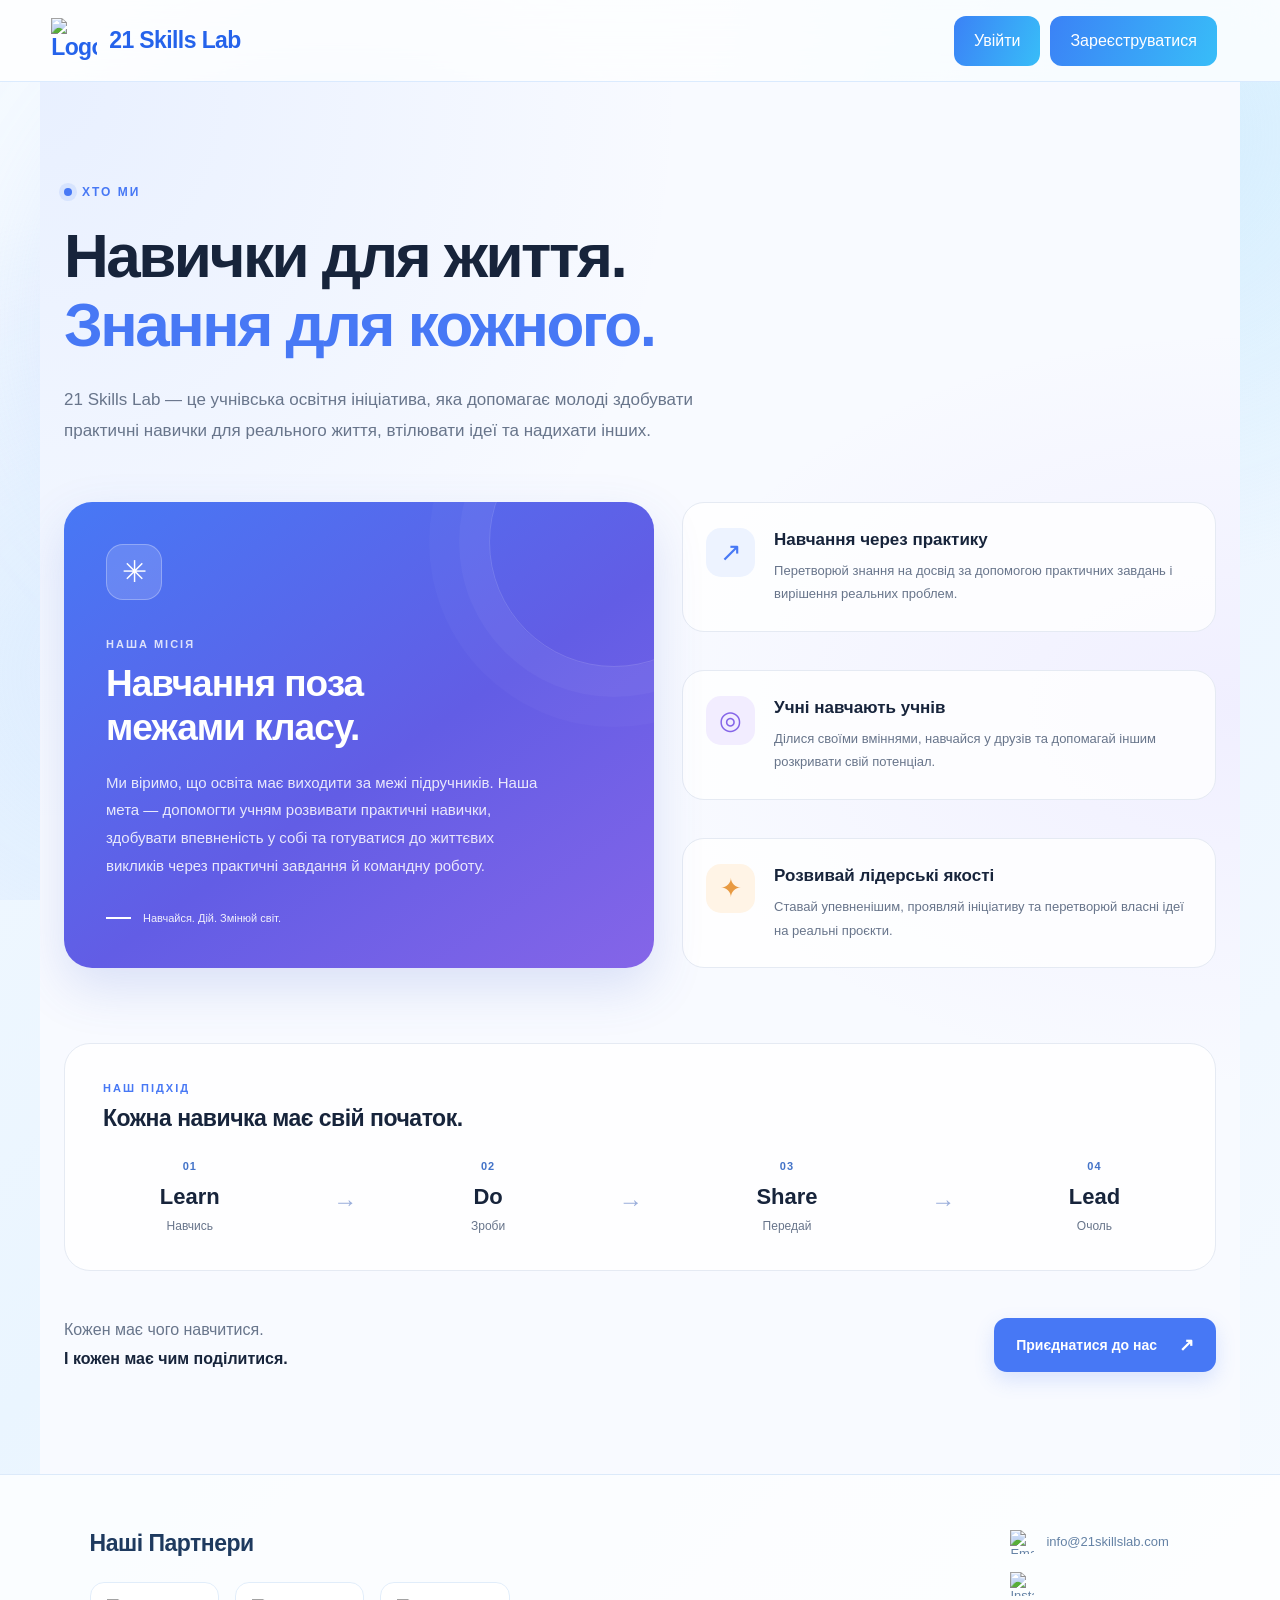
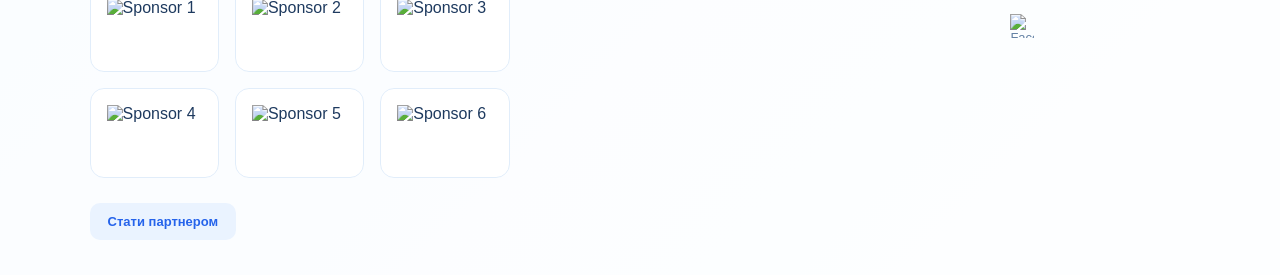
==== aboutUs.html @ 27fc22bb "2nd commit" ====
<!DOCTYPE html>
<html lang="en">
<head>
    <meta charset="UTF-8">
    <meta name="viewport" content="width=device-width, initial-scale=1.0">
    <title>About Us</title>
    <link rel="shortcut icon" href="./resources/logo.png" type="image/x-icon">
    <link rel="stylesheet" href="./css/main.css">
    <link rel="stylesheet" href="./css/aboutUs.css">
</head>
<body>
    <header>
        <a class="iconBox" href="./index.html">
            <img src="/frontend/resources/logo.png" alt="Logo">
            21 Skills Lab
        </a>
        <div class="authBtnsCont">
            <a class="vhangingButton" href="./login.html">
                Увійти
            </a>
            <a class="vhangingButton" href="./register.html">
                Зареєструватися
            </a>
        </div>
    </header>
    <main>
        <section class="about-us" id="about">
            <div class="about-container">
                <div class="about-header">
                    <span class="about-label">
                        <span class="label-dot"></span>
                            ХТО МИ
                    </span>
                    <h2>
                        Навички для життя.<br>
                        <span>Знання для кожного.</span>
                    </h2>
                    <p class="about-intro">
                        21 Skills Lab — це учнівська освітня ініціатива,
                        яка допомагає молоді здобувати практичні навички
                        для реального життя, втілювати ідеї та надихати інших.
                    </p>
                </div>

                <div class="about-content">

                    <div class="about-main-card">
                        <div class="about-card-icon">✳</div>

                        <span class="about-card-label">НАША МІСІЯ</span>

                        <h3>Навчання поза межами класу.</h3>

                        <p>
                            Ми віримо, що освіта має виходити за межі підручників.
                            Наша мета — допомогти учням розвивати практичні навички,
                            здобувати впевненість у собі та готуватися до життєвих
                            викликів через практичні завдання й командну роботу.
                        </p>

                        <div class="about-card-footer">
                            <span class="footer-line"></span>
                            <span>Навчайся. Дій. Змінюй світ.</span>
                        </div>

                        <div class="about-decoration"></div>
                    </div>

                    <div class="about-side-content">

                        <div class="about-feature">
                            <div class="feature-icon feature-blue">↗</div>

                            <div class="feature-text">
                                <h3>Навчання через практику</h3>
                                <p>
                                    Перетворюй знання на досвід за допомогою
                                    практичних завдань і вирішення реальних проблем.
                                </p>
                            </div>
                        </div>

                        <div class="about-feature">
                            <div class="feature-icon feature-purple">◎</div>

                            <div class="feature-text">
                                <h3>Учні навчають учнів</h3>
                                <p>
                                    Ділися своїми вміннями, навчайся у друзів
                                    та допомагай іншим розкривати свій потенціал.
                                </p>
                            </div>
                        </div>

                        <div class="about-feature">
                            <div class="feature-icon feature-orange">✦</div>

                            <div class="feature-text">
                                <h3>Розвивай лідерські якості</h3>
                                <p>
                                    Ставай упевненішим, проявляй ініціативу
                                    та перетворюй власні ідеї на реальні проєкти.
                                </p>
                            </div>
                        </div>

                    </div>
                </div>

                <div class="about-process">
                    <div class="process-heading">
                        <span>НАШ ПІДХІД</span>
                        <p>Кожна навичка має свій початок.</p>
                    </div>

                    <div class="process-steps">
                        <div class="process-step">
                            <span class="step-number">01</span>
                            <h3>Learn</h3>
                            <p>Навчись</p>
                        </div>

                        <span class="process-arrow">→</span>

                        <div class="process-step">
                            <span class="step-number">02</span>
                            <h3>Do</h3>
                            <p>Зроби</p>
                        </div>

                        <span class="process-arrow">→</span>

                        <div class="process-step">
                            <span class="step-number">03</span>
                            <h3>Share</h3>
                            <p>Передай</p>
                        </div>

                        <span class="process-arrow">→</span>

                        <div class="process-step">
                            <span class="step-number">04</span>
                            <h3>Lead</h3>
                            <p>Очоль</p>
                        </div>
                    </div>
                </div>

                <div class="about-bottom">
                    <p>
                        Кожен має чого навчитися.<br>
                        <strong>І кожен має чим поділитися.</strong>
                    </p>

                    <a href="/frontend/register.html" class="about-join-btn">
                        Приєднатися до нас <span>↗</span>
                    </a>
                </div>

            </div>
        </section>

    </main>
    <footer>
        <div>
            <h2>Наші Партнери</h2>
            <div class="sponsors">
                <div class="sponsor">
                    <img src="/frontend/resources/sponsor1.png" alt="Sponsor 1">
                </div>
                <div class="sponsor">
                    <img src="/frontend/resources/sponsor2.png" alt="Sponsor 2">
                </div>
                <div class="sponsor">
                    <img src="/frontend/resources/sponsor3.png" alt="Sponsor 3">
                </div>
                <div class="sponsor">
                    <img src="/frontend/resources/sponsor4.png" alt="Sponsor 4">
                </div>
                <div class="sponsor">
                    <img src="/frontend/resources/sponsor5.png" alt="Sponsor 5">
                </div>
                <div class="sponsor">
                    <img src="/frontend/resources/sponsor6.png" alt="Sponsor 6">
                </div>
            </div>
            <a href="/frontend/sponsors.html" class="become-sponsor">Стати партнером</a>
        </div>
        <div>
            <a href="#"><img src="/frontend/resources/email.png" alt="Email"> info@21skillslab.com</a>
            <a href="#"><img src="/frontend/resources/instagram.png" alt="Instagram"></a>
            <a href="#"><img src="/frontend/resources/facebook.png" alt="Facebook"></a>
        </div>
    </footer>
</body>
</html>
---- css/main.css ----
* {
    margin: 0;
    padding: 0;
    box-sizing: border-box;
}

:root {
    --blue: #3b82f6;
    --blue-dark: #2563eb;
    --sky: #38bdf8;
    --text: #1e3a5f;
    --muted: #7186a3;
    --light: #eef7ff;
    --border: #dceafa;
    --white: #ffffff;
}

html {
    scroll-behavior: smooth;
}

body {
    min-height: 100vh;
    position: relative;
    isolation: isolate;
    overflow-x: hidden;

    font-family: "Segoe UI", Inter, Arial, sans-serif;
    color: var(--text);

    background: linear-gradient(
        135deg,
        #f5faff 0%,
        #eaf5ff 45%,
        #f8fbff 100%
    );
}

/* =========================
   ANIMATED BACKGROUND
========================= */

body::before {
    content: "";
    position: fixed;
    z-index: -2;
    pointer-events: none;

    width: 650px;
    height: 650px;
    left: 0;
    top: 0;

    border-radius: 50%;

    background: radial-gradient(
        circle,
        rgba(96, 165, 250, 0.48),
        rgba(125, 211, 252, 0.3) 35%,
        rgba(165, 180, 252, 0.16) 55%,
        transparent 72%
    );

    filter: blur(50px);

    animation: backgroundSphere 18s ease-in-out infinite alternate;
}

body::after {
    content: "";
    position: fixed;
    inset: 0;
    z-index: -1;
    pointer-events: none;

    background:
        radial-gradient(
            circle at 90% 15%,
            rgba(186, 230, 253, 0.45),
            transparent 32%
        ),
        radial-gradient(
            circle at 10% 75%,
            rgba(191, 219, 254, 0.4),
            transparent 35%
        );
}

@keyframes backgroundSphere {
    0% {
        transform: translate(-15vw, -10vh) scale(0.9);
    }

    50% {
        transform: translate(45vw, 10vh) scale(1.15);
    }

    100% {
        transform: translate(75vw, -5vh) scale(0.95);
    }
}

/* =========================
   HEADER
========================= */

header {
    position: sticky;
    top: 0;
    z-index: 100;

    min-height: 82px;
    padding: 0 clamp(20px, 4vw, 90px);

    display: flex;
    align-items: center;
    justify-content: space-between;
    gap: 25px;

    background: rgba(255, 255, 255, 0.78);
    backdrop-filter: blur(20px);
    -webkit-backdrop-filter: blur(20px);

    border-bottom: 1px solid rgba(191, 219, 254, 0.55);
}

.iconBox {
    display: flex;
    align-items: center;
    gap: 12px;
    text-decoration: none;
    color: #2563eb;
    font-size: 23px;
    font-weight: 800;
    letter-spacing: -0.6px;
}

.iconBox img {
    width: 46px;
    height: 46px;
    object-fit: contain;
}

/* For future header navigation */
.vhangingButton {
    display: flex;
    align-items: center;
    gap: 12px;
    background: linear-gradient(110deg, #3b82f6, #38bdf8);
    color: rgb(255, 255, 255);
    text-decoration: none;
    transition: 0.3s all;
    padding: 16px 20px;
    border-radius: 12px;
}
.vhangingButton:hover{
    background: linear-gradient(160deg, #3b82f6, #38bdf8);
    transform: translateY(-3px);
    box-shadow: 0px 2px 12px #3c83f6cc;
}

/* =========================
   MAIN / HERO
========================= */

main {
    width: min(1200px, calc(100% - 48px));
    margin: 0 auto;
}

.main-container {
    min-height: 80vh;
    padding: 100px 30px 85px;

    display: flex;
    flex-direction: column;
    align-items: center;
    justify-content: center;

    text-align: center;
}

.main-container h1 {
    max-width: 850px;
    height: max-content;
    font-size: clamp(36px, 5vw, 60px);
    line-height: 1.13;
    font-weight: 800;
    letter-spacing: -2px;

    background: linear-gradient(
        110deg,
        #1d4ed8,
        #3b82f6 50%,
        #38bdf8
    );

    -webkit-background-clip: text;
    background-clip: text;
    color: transparent;
}

.main-container p {
    max-width: 600px;
    margin-top: 24px;

    font-size: clamp(16px, 2vw, 19px);
    line-height: 1.8;
    color: var(--muted);
}

/* Hero buttons */
.main-container a {
    display: inline-flex;
    align-items: center;
    justify-content: center;

    min-height: 48px;
    padding: 0 26px;
    margin-top: 30px;

    border-radius: 12px;

    font-size: 14px;
    font-weight: 700;
    text-decoration: none;

    transition:
        transform 0.2s ease,
        box-shadow 0.2s ease,
        background 0.2s ease;
}

.main-container .login-button {
    color: #2563eb;
    background: rgba(255, 255, 255, 0.8);

    border: 1px solid #bfdbfe;
    box-shadow: 0 4px 15px rgba(59, 130, 246, 0.06);
}

.main-container .register-button {
    color: white;

    background: linear-gradient(
        110deg,
        #3b82f6,
        #38bdf8
    );

    box-shadow: 0 8px 22px rgba(59, 130, 246, 0.2);
}

.main-container .login-button + .register-button {
    margin-top: 12px;
}

.main-container a:hover {
    transform: translateY(-3px);
}

.main-container .login-button:hover {
    background: white;
    box-shadow: 0 8px 22px rgba(59, 130, 246, 0.12);
}

.main-container .register-button:hover {
    box-shadow: 0 12px 28px rgba(59, 130, 246, 0.3);
}

.main-container > span {
    margin-top: 30px;

    color: #7394bd;
    font-size: 12px;
    font-weight: 700;
    letter-spacing: 3px;
    text-transform: uppercase;
}

/* =========================
   NEWS SECTION
========================= */

.mainNews {
    padding: 65px 0 85px;
    scroll-margin-top: 100px;
}

.news-header {
    display: flex;
    align-items: flex-end;
    justify-content: space-between;
    gap: 25px;

    margin-bottom: 30px;
}

.section-label {
    display: inline-block;
    margin-bottom: 12px;

    color: #3b82f6;
    font-size: 11px;
    font-weight: 800;
    letter-spacing: 2px;
}

.news-header h2 {
    font-size: clamp(28px, 3vw, 38px);
    font-weight: 800;
    letter-spacing: -1px;
    color: #1e3a5f;
}

.news-header p {
    margin-top: 10px;

    color: var(--muted);
    font-size: 15px;
    line-height: 1.7;
}

.news-all {
    flex-shrink: 0;

    padding: 11px 17px;
    border: 1px solid #cfe3fa;
    border-radius: 10px;

    background: rgba(255, 255, 255, 0.75);

    color: #2563eb;
    font-size: 13px;
    font-weight: 700;
    text-decoration: none;

    transition: 0.2s ease;
}

.news-all:hover {
    background: #ffffff;
    border-color: #93c5fd;
    transform: translateY(-2px);
}

/* News grid */
.news-grid {
    display: grid;
    grid-template-columns: repeat(2, minmax(0, 1fr));
    gap: 24px;
}

/* Individual news card */
.news-card {
    min-width: 0;
    overflow: hidden;

    background: rgba(255, 255, 255, 0.78);
    border: 1px solid rgba(191, 219, 254, 0.7);
    border-radius: 20px;

    box-shadow: 0 10px 35px rgba(59, 130, 246, 0.06);

    transition:
        transform 0.25s ease,
        box-shadow 0.25s ease,
        border-color 0.25s ease;
}

.news-card:hover {
    transform: translateY(-5px);

    border-color: #bfdbfe;

    box-shadow: 0 18px 40px rgba(59, 130, 246, 0.13);
}

/* Image wrapper */
.news-image {
    position: relative;
    height: 220px;
    overflow: hidden;

    background: linear-gradient(
        135deg,
        #dbeafe,
        #bae6fd,
        #e0e7ff
    );
}

.news-image img {
    width: 100%;
    height: 100%;
    display: block;

    object-fit: cover;

    transition: transform 0.5s ease;
}

.news-card:hover .news-image img {
    transform: scale(1.045);
}

/* Category badge */
.news-category {
    position: absolute;
    top: 15px;
    left: 15px;

    padding: 7px 12px;
    border: 1px solid rgba(255, 255, 255, 0.8);
    border-radius: 8px;

    background: rgba(255, 255, 255, 0.88);
    backdrop-filter: blur(10px);

    color: #2563eb;
    font-size: 11px;
    font-weight: 800;
}

/* Card content */
.news-content {
    padding: 24px;
}

.news-date {
    color: #7c96b4;
    font-size: 12px;
    font-weight: 600;
}

.news-content h3 {
    margin-top: 12px;

    color: #1e3a5f;
    font-size: 20px;
    line-height: 1.4;
    letter-spacing: -0.4px;
}

.news-content p {
    margin-top: 12px;

    color: var(--muted);
    font-size: 14px;
    line-height: 1.8;
}

.news-read {
    display: inline-block;
    margin-top: 20px;

    color: #2563eb;
    font-size: 13px;
    font-weight: 750;
    text-decoration: none;
}

.news-read:hover {
    color: #0c4a9e;
}

/* =========================
   ACHIEVEMENTS / STATISTICS
========================= */

.achivements {
    margin: 10px 0 90px;
    padding: 35px 20px;

    display: grid;
    grid-template-columns: repeat(4, minmax(0, 1fr));
    gap: 20px;

    border: 1px solid rgba(255, 255, 255, 0.95);
    border-radius: 22px;

    background: rgba(255, 255, 255, 0.72);
    backdrop-filter: blur(16px);

    box-shadow: 0 15px 45px rgba(59, 130, 246, 0.07);
}

.achivements > div {
    padding: 12px 8px;
    text-align: center;

    color: #7186a3;
    font-size: 13px;
    line-height: 1.8;
}

.achivements > div + div {
    border-left: 1px solid #dceafa;
}

.achivements span {
    display: inline-block;
    margin-top: 8px;
    font-size: 38px;
    font-weight: 800;
    line-height: 1.2;
    letter-spacing: -1px;
}
.sponsorsCount > span{
    color: #2563eb;
}

.trainingsMade > span{
    color: #ac25eb;
}

.teachersCount > span{
    color: #25eb43;
}
.students > span{
    color: #eb2567;
}

/* =========================
   FOOTER
========================= */

footer {
    padding: 55px clamp(24px, 7vw, 100px) 35px;

    display: grid;
    grid-template-columns: minmax(0, 1fr) auto;
    align-items: start;
    gap: 50px;

    background: rgba(255, 255, 255, 0.75);
    border-top: 1px solid #dceafa;
}

footer h2 {
    margin-bottom: 25px;

    color: #1e3a5f;
    font-size: 23px;
    letter-spacing: -0.5px;
}

/* Sponsors */
.sponsors {
    display: grid;
    grid-template-columns: repeat(3, minmax(0, 1fr));
    gap: 16px;
    max-width: 420px;
}

.sponsor {
    width: 100%;
    min-width: 0;
    height: 90px;
    padding: 16px;

    display: flex;
    align-items: center;
    justify-content: center;

    background: rgba(255, 255, 255, 0.85);
    border: 1px solid #e1edfa;
    border-radius: 14px;

    transition:
        transform 0.25s ease,
        box-shadow 0.25s ease,
        border-color 0.25s ease;
}

.sponsor:hover {
    transform: translateY(-4px);
    border-color: #bfdbfe;

    box-shadow: 0 10px 25px rgba(59, 130, 246, 0.12);
}

.sponsor img {
    display: block;
    width: 100%;
    height: 100%;
    object-fit: contain;
}

.become-sponsor {
    display: inline-flex;
    margin-top: 25px;
    padding: 11px 18px;

    border-radius: 10px;
    background: #eaf3ff;

    color: #2563eb;
    font-size: 13px;
    font-weight: 700;
    text-decoration: none;

    transition: 0.2s ease;
}

.become-sponsor:hover {
    background: #dbeafe;
}

/* Contact and social links */
footer > div:last-child {
    display: flex;
    flex-direction: column;
    gap: 18px;
    min-width: 180px;
}

footer > div:last-child a {
    display: flex;
    align-items: center;
    gap: 12px;

    color: #6482a5;
    font-size: 13px;
    text-decoration: none;

    transition: color 0.2s ease;
}

footer > div:last-child a:hover {
    color: #2563eb;
}

footer > div:last-child img {
    width: 24px;
    height: 24px;
    object-fit: contain;
}

/* =========================
   RESPONSIVE
========================= */

@media (min-width: 1000px) {
    .news-featured {
        grid-row: span 2;
    }

    .news-featured .news-image {
        height: 320px;
    }

    .news-featured .news-content h3 {
        font-size: 25px;
    }
}

@media (max-width: 760px) {
    header {
        min-height: 72px;
        padding: 0 20px;
    }

    .iconBox {
        font-size: 20px;
    }

    .iconBox img {
        width: 40px;
        height: 40px;
    }

    main {
        width: calc(100% - 36px);
    }

    .main-container {
        min-height: 420px;
        padding: 75px 0 60px;
    }

    .main-container h1 {
        letter-spacing: -1px;
    }

    .main-container p {
        margin-top: 18px;
    }

    .mainNews {
        padding: 45px 0 60px;
    }

    .news-grid {
        grid-template-columns: 1fr;
        gap: 20px;
    }

    .news-header {
        align-items: flex-start;
    }

    .news-image,
    .news-featured .news-image {
        height: 230px;
    }

    .achivements {
        grid-template-columns: repeat(2, minmax(0, 1fr));
        gap: 10px;
        padding: 20px 10px;
        margin-bottom: 60px;
    }

    .achivements > div:nth-child(3) {
        border-left: none;
    }

    .achivements > div:nth-child(n + 3) {
        border-top: 1px solid #dceafa;
        padding-top: 22px;
    }

    .achivements span {
        font-size: 32px;
    }

    footer {
        grid-template-columns: 1fr;
        gap: 40px;
        padding: 40px 24px;
    }

    footer > div:last-child {
        min-width: 0;
    }
}

@media (max-width: 450px) {
    .news-header {
        flex-direction: column;
        gap: 18px;
    }

    .news-content {
        padding: 20px;
    }

    .news-content h3 {
        font-size: 18px;
    }

    .news-image,
    .news-featured .news-image {
        height: 190px;
    }

    .main-container > span {
        font-size: 10px;
        letter-spacing: 2px;
    }

    .sponsors {
        gap: 10px;
    }

    .sponsor {
        width: 75px;
        height: 58px;
    }
}

/* Accessibility */
@media (prefers-reduced-motion: reduce) {
    *,
    *::before,
    *::after {
        animation-duration: 0.01ms !important;
        animation-iteration-count: 1 !important;
        transition-duration: 0.01ms !important;
        scroll-behavior: auto !important;
    }
}



.teachers {
    width: min(1100px, calc(100% - 40px));
    margin: 80px auto;
}

.teachers h2 {
    margin: 0 0 28px;
    color: #1e3a5f;
    font-size: clamp(26px, 3vw, 36px);
    font-weight: 750;
    letter-spacing: -0.8px;
}

.teachers h2::after {
    content: "";
    display: block;
    width: 55px;
    height: 4px;
    margin-top: 12px;
    border-radius: 10px;
    background: linear-gradient(90deg, #3b82f6, #a78bfa);
}

/* Сітка вчителів */
.teachers {
    display: grid;
    grid-template-columns: repeat(4, minmax(0, 1fr));
    gap: 22px;
}

.teachers h2 {
    grid-column: 1 / -1;
}

.teacher {
    min-width: 0;
    padding: 22px 18px;
    display: flex;
    flex-direction: column;
    align-items: center;
    text-align: center;
    gap: 18px;

    background: rgba(255, 255, 255, 0.78);
    border: 1px solid rgba(191, 219, 254, 0.8);
    border-radius: 22px;
    box-shadow: 0 8px 30px rgba(59, 130, 246, 0.06);

    transition:
        transform 0.25s ease,
        box-shadow 0.25s ease,
        border-color 0.25s ease;
    backdrop-filter: blur(12px);

}

.teacher {
    transform: translateY(-6px);
    border-color: #93c5fd;
    box-shadow: 0 16px 35px rgba(59, 130, 246, 0.13);
}

.teacher img {
    width: 112px;
    height: 112px;
    flex-shrink: 0;
    object-fit: cover;
    border-radius: 50%;
    border: 4px solid #e0edff;
    background: linear-gradient(135deg, #dbeafe, #ede9fe);
    box-shadow: 0 5px 18px rgba(99, 102, 241, 0.12);
}

.teacher > div {
    width: 100%;
    display: flex;
    flex-direction: column;
    align-items: center;
    gap: 14px;
}

.teacher > div > span {
    color: #1e3a5f;
    font-size: 19px;
    font-weight: 750;
    line-height: 1.5;
}

.studentsTaught,
.lessonsGiven {
    width: 100%;
    padding: 12px 8px;
    border-radius: 13px;
    background: #f0f6ff;
    color: #64748b;
    font-size: 12px;
    line-height: 1.6;
}

.studentsTaught br,
.lessonsGiven br {
    display: none;
}

.studentsTaught,
.lessonsGiven {
    display: flex;
    flex-direction: column;
    gap: 3px;
}

/* Планшети */
@media (max-width: 900px) {
    .teachers {
        grid-template-columns: repeat(2, minmax(0, 1fr));
        gap: 18px;
    }
}

/* Телефони */
@media (max-width: 480px) {
    .teachers {
        width: calc(100% - 32px);
        margin: 55px auto;
        grid-template-columns: 1fr;
        gap: 16px;
    }

    .teachers h2 {
        margin-bottom: 8px;
    }

    .teacher {
        padding: 22px;
    }

    .teacher img {
        width: 100px;
        height: 100px;
    }
}

.teacher-info h3 {
    margin: 0;
    color: #1e3a5f;
    font-size: 21px;
    font-weight: 750;
}
.teacher-info{
    display: flex;
    flex-wrap: wrap;
    flex-direction: column;
    gap: 8px;
}

.studentsTaught strong,
.lessonsGiven strong {
    color: #2563eb;
    font-size: 23px;
    font-weight: 800;
}
---- css/aboutUs.css ----
.authBtnsCont{
    display: flex;
    flex-wrap: wrap;
    flex-direction: row;
    width: max-content;
    padding: 12px;
    gap: 10px;
}


/* ABOUT US */

.about-us {
    --about-primary: #4778f5;
    --about-purple: #8565e8;
    --about-text: #17243b;
    --about-muted: #68758b;
    --about-border: #e5eaf3;

    position: relative;
    overflow: hidden;
    padding: 100px 24px;
    background:
        radial-gradient(
            ellipse at 0% 0%,
            rgba(94, 151, 255, 0.10),
            transparent 38%
        ),
        radial-gradient(
            ellipse at 100% 45%,
            rgba(161, 128, 255, 0.09),
            transparent 35%
        ),
        #f8faff;
    color: var(--about-text);
    font-family: inherit;
}

.about-container {
    width: 100%;
    max-width: 1180px;
    margin: 0 auto;
}

/* HEADER */

.about-header {
    max-width: 780px;
    margin-bottom: 55px;
}

.about-label {
    display: inline-flex;
    align-items: center;
    gap: 10px;
    margin-bottom: 22px;
    color: var(--about-primary);
    font-size: 12px;
    font-weight: 800;
    letter-spacing: 2px;
}

.label-dot {
    width: 8px;
    height: 8px;
    border-radius: 50%;
    background: var(--about-primary);
    box-shadow: 0 0 0 5px rgba(71, 120, 245, 0.12);
}

.about-header h2 {
    margin: 0;
    font-size: clamp(36px, 5vw, 62px);
    line-height: 1.12;
    letter-spacing: -2.5px;
    font-weight: 800;
}

.about-header h2 span {
    color: var(--about-primary);
}

.about-intro {
    max-width: 650px;
    margin-top: 24px;
    color: var(--about-muted);
    font-size: 17px;
    line-height: 1.85;
}

/* MAIN CONTENT */

.about-content {
    display: grid;
    grid-template-columns: 1.05fr 0.95fr;
    gap: 28px;
    align-items: stretch;
}

/* MISSION CARD */

.about-main-card {
    position: relative;
    isolation: isolate;
    overflow: hidden;
    display: flex;
    flex-direction: column;
    align-items: flex-start;
    padding: 42px;
    min-height: 410px;
    border-radius: 28px;
    background: linear-gradient(
        145deg,
        #4778f5 0%,
        #625de5 55%,
        #8565e8 100%
    );
    color: white;
    box-shadow: 0 20px 50px rgba(73, 103, 207, 0.17);
}

.about-card-icon {
    display: grid;
    place-items: center;
    width: 56px;
    height: 56px;
    margin-bottom: 38px;
    border: 1px solid rgba(255, 255, 255, 0.28);
    border-radius: 17px;
    background: rgba(255, 255, 255, 0.15);
    font-size: 30px;
}

.about-card-label {
    margin-bottom: 12px;
    font-size: 11px;
    font-weight: 800;
    letter-spacing: 2px;
    opacity: 0.8;
}

.about-main-card h3 {
    max-width: 380px;
    margin: 0 0 18px;
    font-size: clamp(28px, 3vw, 37px);
    line-height: 1.2;
    letter-spacing: -1px;
}

.about-main-card > p {
    max-width: 440px;
    margin: 0;
    color: rgba(255, 255, 255, 0.86);
    font-size: 15px;
    line-height: 1.85;
}

.about-card-footer {
    display: flex;
    align-items: center;
    gap: 12px;
    margin-top: auto;
    padding-top: 30px;
    font-size: 11px;
    line-height: 1.5;
    color: rgba(255, 255, 255, 0.9);
}

.footer-line {
    flex-shrink: 0;
    width: 25px;
    height: 2px;
    background: white;
}

.about-decoration {
    position: absolute;
    z-index: -1;
    top: -85px;
    right: -85px;
    width: 250px;
    height: 250px;
    border: 1px solid rgba(255, 255, 255, 0.15);
    border-radius: 50%;
    box-shadow:
        0 0 0 30px rgba(255, 255, 255, 0.035),
        0 0 0 60px rgba(255, 255, 255, 0.025);
}

/* FEATURES */

.about-side-content {
    display: flex;
    flex-direction: column;
    justify-content: space-between;
    gap: 14px;
}

.about-feature {
    display: flex;
    align-items: flex-start;
    gap: 19px;
    padding: 25px 23px;
    border: 1px solid var(--about-border);
    border-radius: 22px;
    background: rgba(255, 255, 255, 0.82);
    transition:
        transform 0.25s ease,
        box-shadow 0.25s ease,
        border-color 0.25s ease;
}

.about-feature:hover {
    transform: translateY(-4px);
    border-color: #cddaff;
    box-shadow: 0 14px 35px rgba(49, 78, 140, 0.07);
}

.feature-icon {
    display: grid;
    place-items: center;
    flex-shrink: 0;
    width: 49px;
    height: 49px;
    border-radius: 15px;
    font-size: 26px;
    font-weight: 500;
}

.feature-blue {
    color: #4778f5;
    background: #edf3ff;
}

.feature-purple {
    color: #8565e8;
    background: #f2edff;
}

.feature-orange {
    color: #e89a42;
    background: #fff4e6;
}

.feature-text h3 {
    margin: 2px 0 9px;
    font-size: 17px;
    font-weight: 750;
}

.feature-text p {
    margin: 0;
    color: var(--about-muted);
    font-size: 13px;
    line-height: 1.8;
}

/* LEARN > DO > SHARE > LEAD */

.about-process {
    margin-top: 75px;
    padding: 34px 38px;
    border: 1px solid var(--about-border);
    border-radius: 26px;
    background: rgba(255, 255, 255, 0.85);
}

.process-heading {
    margin-bottom: 28px;
}

.process-heading > span {
    color: var(--about-primary);
    font-size: 11px;
    font-weight: 800;
    letter-spacing: 2px;
}

.process-heading p {
    margin: 9px 0 0;
    font-size: 23px;
    font-weight: 750;
    letter-spacing: -0.5px;
}

.process-steps {
    display: flex;
    align-items: center;
    justify-content: space-around;
}

.process-step {
    width: max-content;
    min-width: 0;
    display: flex;
    flex-direction: column;
    flex-wrap: wrap;
    align-items: center;
}

.step-number {
    display: inline-block;
    margin-bottom: 12px;
    color: #4373c8;
    font-size: 11px;
    font-weight: 800;
    letter-spacing: 1px;
}

.process-step h3 {
    margin: 0 0 7px;
    font-size: 22px;
    font-weight: 800;
}

.process-step p {
    margin: 0;
    color: var(--about-muted);
    font-size: 12px;
    line-height: 1.6;
}

.process-arrow {
    align-self: center;
    margin-top: 8px;
    font-weight: 900;
    color: #9aaedb;
    font-size: 24px;
    user-select: none;
}

/* BOTTOM CTA */

.about-bottom {
    display: flex;
    align-items: center;
    justify-content: space-between;
    gap: 25px;
    margin-top: 45px;
}

.about-bottom > p {
    margin: 0;
    color: var(--about-muted);
    font-size: 16px;
    line-height: 1.8;
}

.about-bottom strong {
    color: var(--about-text);
}

.about-join-btn {
    display: inline-flex;
    align-items: center;
    justify-content: center;
    gap: 22px;
    padding: 16px 22px;
    border-radius: 13px;
    background: var(--about-primary);
    color: white;
    font-size: 14px;
    font-weight: 700;
    text-decoration: none;
    white-space: nowrap;
    box-shadow: 0 8px 20px rgba(71, 120, 245, 0.18);
    transition:
        transform 0.2s ease,
        background 0.2s ease,
        box-shadow 0.2s ease;
}

.about-join-btn:hover {
    transform: translateY(-2px);
    background: #3567e5;
    box-shadow: 0 12px 25px rgba(71, 120, 245, 0.25);
}

.about-join-btn span {
    font-size: 18px;
}

/* RESPONSIVE */

@media (max-width: 850px) {
    .about-us {
        padding: 75px 22px;
    }

    .about-content {
        grid-template-columns: 1fr;
    }

    .about-main-card {
        min-height: 370px;
    }

    .about-side-content {
        gap: 12px;
    }

    .about-process {
        margin-top: 50px;
        padding: 28px;
    }
}

@media (max-width: 600px) {
    .about-us {
        padding: 55px 17px;
    }

    .about-header {
        margin-bottom: 35px;
    }

    .about-header h2 {
        letter-spacing: -1.5px;
    }

    .about-intro {
        font-size: 15px;
        line-height: 1.75;
    }

    .about-main-card {
        min-height: auto;
        padding: 28px;
        border-radius: 22px;
    }

    .about-card-icon {
        margin-bottom: 28px;
    }

    .about-main-card h3 {
        font-size: 29px;
    }

    .about-card-footer {
        margin-top: 30px;
    }

    .about-feature {
        gap: 14px;
        padding: 20px 16px;
        border-radius: 18px;
    }

    .feature-icon {
        width: 43px;
        height: 43px;
        border-radius: 13px;
    }

    .feature-text h3 {
        font-size: 15px;
    }

    .feature-text p {
        font-size: 12px;
    }

    .about-process {
        margin-top: 40px;
        padding: 24px 20px;
        border-radius: 22px;
    }

    .process-heading p {
        font-size: 21px;
    }

    .process-steps {
        display: grid;
        grid-template-columns: 1fr 1fr;
        gap: 28px 18px;
    }

    .process-arrow {
        display: none;
    }

    .process-step h3 {
        font-size: 20px;
    }

    .about-bottom {
        align-items: flex-start;
        flex-direction: column;
        margin-top: 32px;
        gap: 22px;
    }

    .about-join-btn {
        width: 100%;
        box-sizing: border-box;
    }
}

@media (prefers-reduced-motion: reduce) {
    .about-feature,
    .about-join-btn {
        transition: none;
    }
}
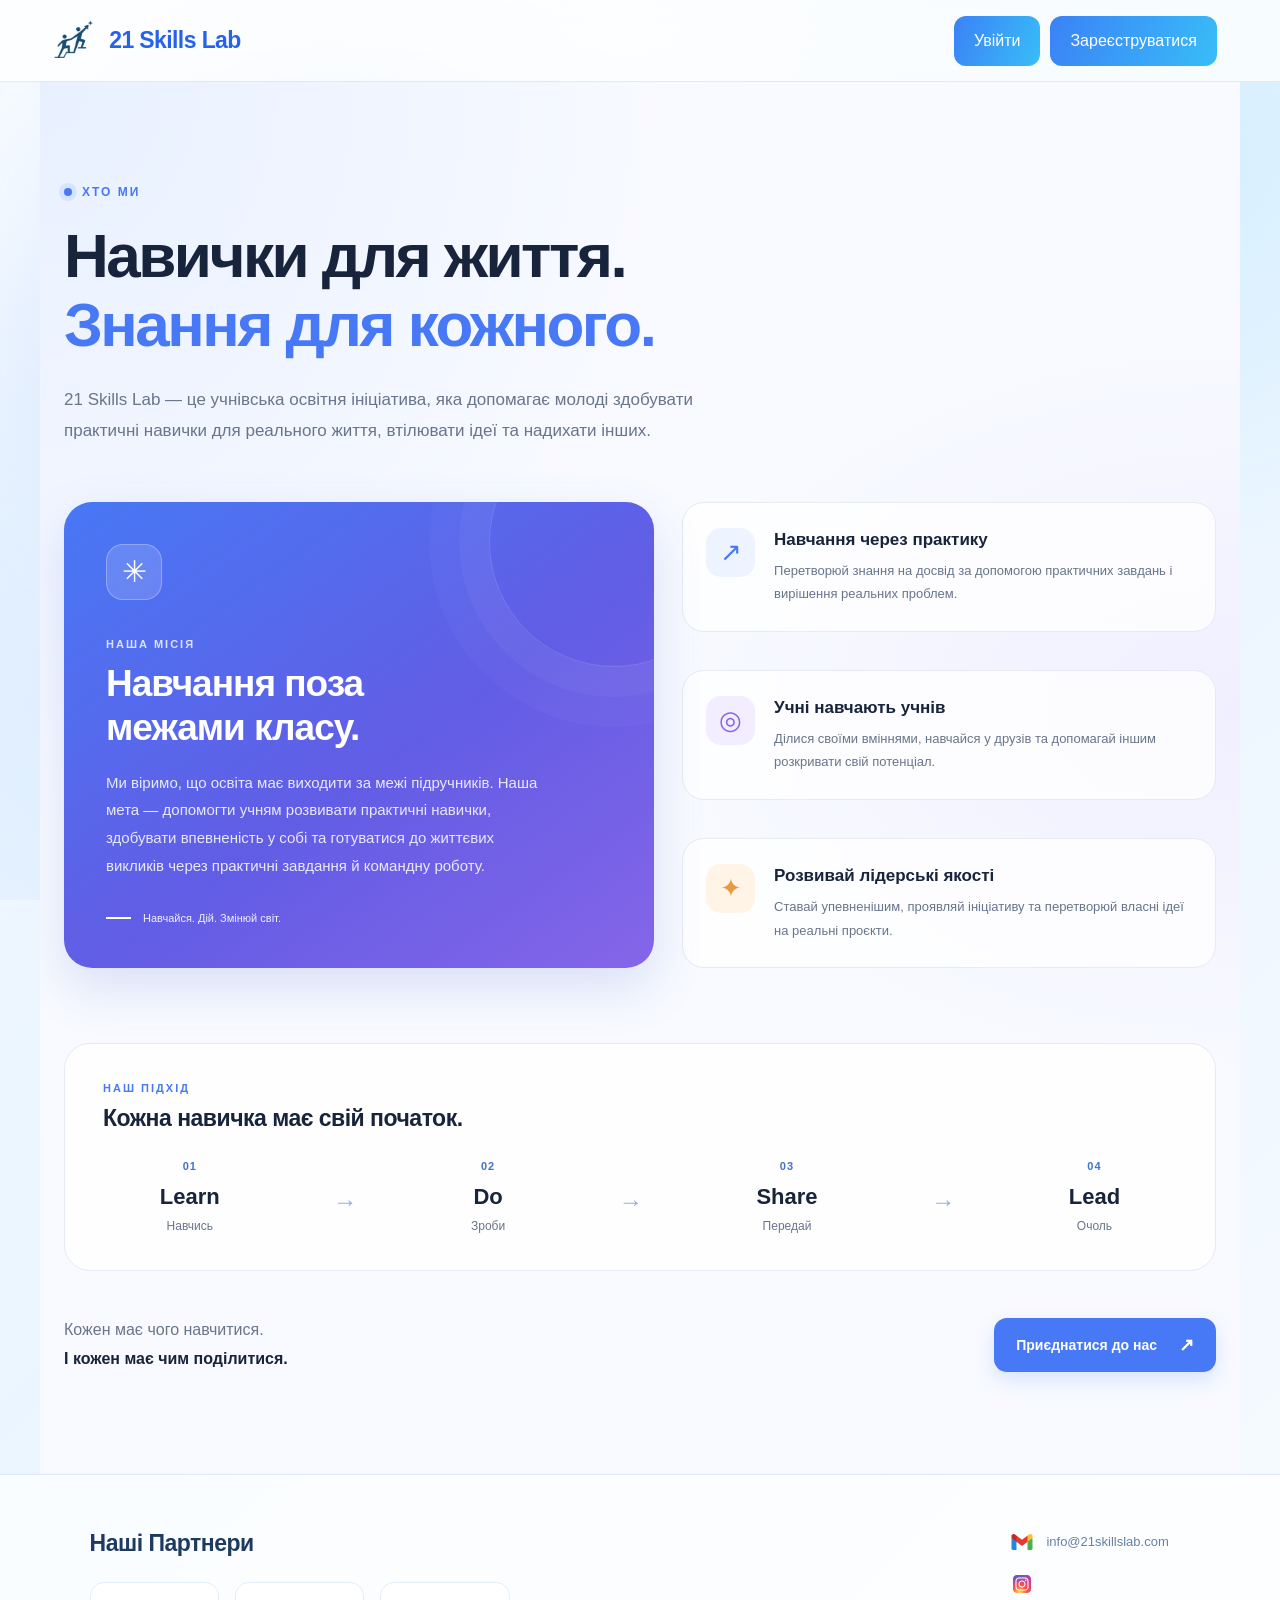
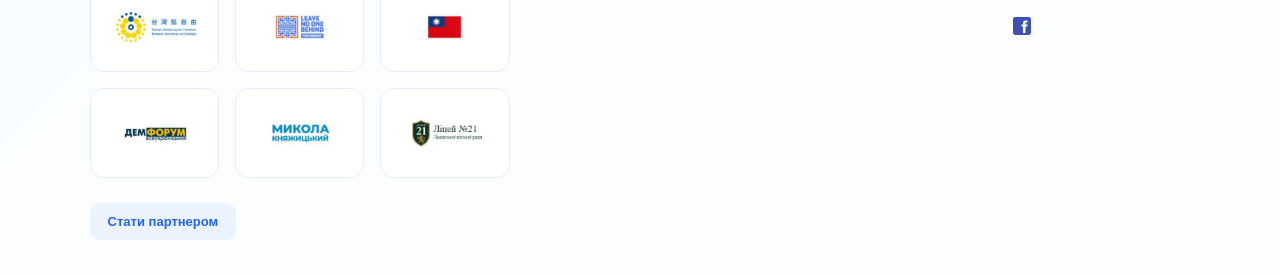
==== commit 0a0120e9: "3rd commit" ====
--- a/aboutUs.html
+++ b/aboutUs.html
@@ -11,7 +11,7 @@
 <body>
     <header>
         <a class="iconBox" href="./index.html">
-            <img src="/frontend/resources/logo.png" alt="Logo">
+            <img src="/resources/logo.png" alt="Logo">
             21 Skills Lab
         </a>
         <div class="authBtnsCont">
@@ -152,7 +152,7 @@
                         <strong>І кожен має чим поділитися.</strong>
                     </p>
 
-                    <a href="/frontend/register.html" class="about-join-btn">
+                    <a href="/register.html" class="about-join-btn">
                         Приєднатися до нас <span>↗</span>
                     </a>
                 </div>
@@ -166,30 +166,30 @@
             <h2>Наші Партнери</h2>
             <div class="sponsors">
                 <div class="sponsor">
-                    <img src="/frontend/resources/sponsor1.png" alt="Sponsor 1">
+                    <img src="/resources/sponsor1.png" alt="Sponsor 1">
                 </div>
                 <div class="sponsor">
-                    <img src="/frontend/resources/sponsor2.png" alt="Sponsor 2">
+                    <img src="/resources/sponsor2.png" alt="Sponsor 2">
                 </div>
                 <div class="sponsor">
-                    <img src="/frontend/resources/sponsor3.png" alt="Sponsor 3">
+                    <img src="/resources/sponsor3.png" alt="Sponsor 3">
                 </div>
                 <div class="sponsor">
-                    <img src="/frontend/resources/sponsor4.png" alt="Sponsor 4">
+                    <img src="/resources/sponsor4.png" alt="Sponsor 4">
                 </div>
                 <div class="sponsor">
-                    <img src="/frontend/resources/sponsor5.png" alt="Sponsor 5">
+                    <img src="/resources/sponsor5.png" alt="Sponsor 5">
                 </div>
                 <div class="sponsor">
-                    <img src="/frontend/resources/sponsor6.png" alt="Sponsor 6">
+                    <img src="/resources/sponsor6.png" alt="Sponsor 6">
                 </div>
             </div>
-            <a href="/frontend/sponsors.html" class="become-sponsor">Стати партнером</a>
+            <a href="/sponsors.html" class="become-sponsor">Стати партнером</a>
         </div>
         <div>
-            <a href="#"><img src="/frontend/resources/email.png" alt="Email"> info@21skillslab.com</a>
-            <a href="#"><img src="/frontend/resources/instagram.png" alt="Instagram"></a>
-            <a href="#"><img src="/frontend/resources/facebook.png" alt="Facebook"></a>
+            <a href="#"><img src="/resources/email.png" alt="Email"> info@21skillslab.com</a>
+            <a href="#"><img src="/resources/instagram.png" alt="Instagram"></a>
+            <a href="#"><img src="/resources/facebook.png" alt="Facebook"></a>
         </div>
     </footer>
 </body>
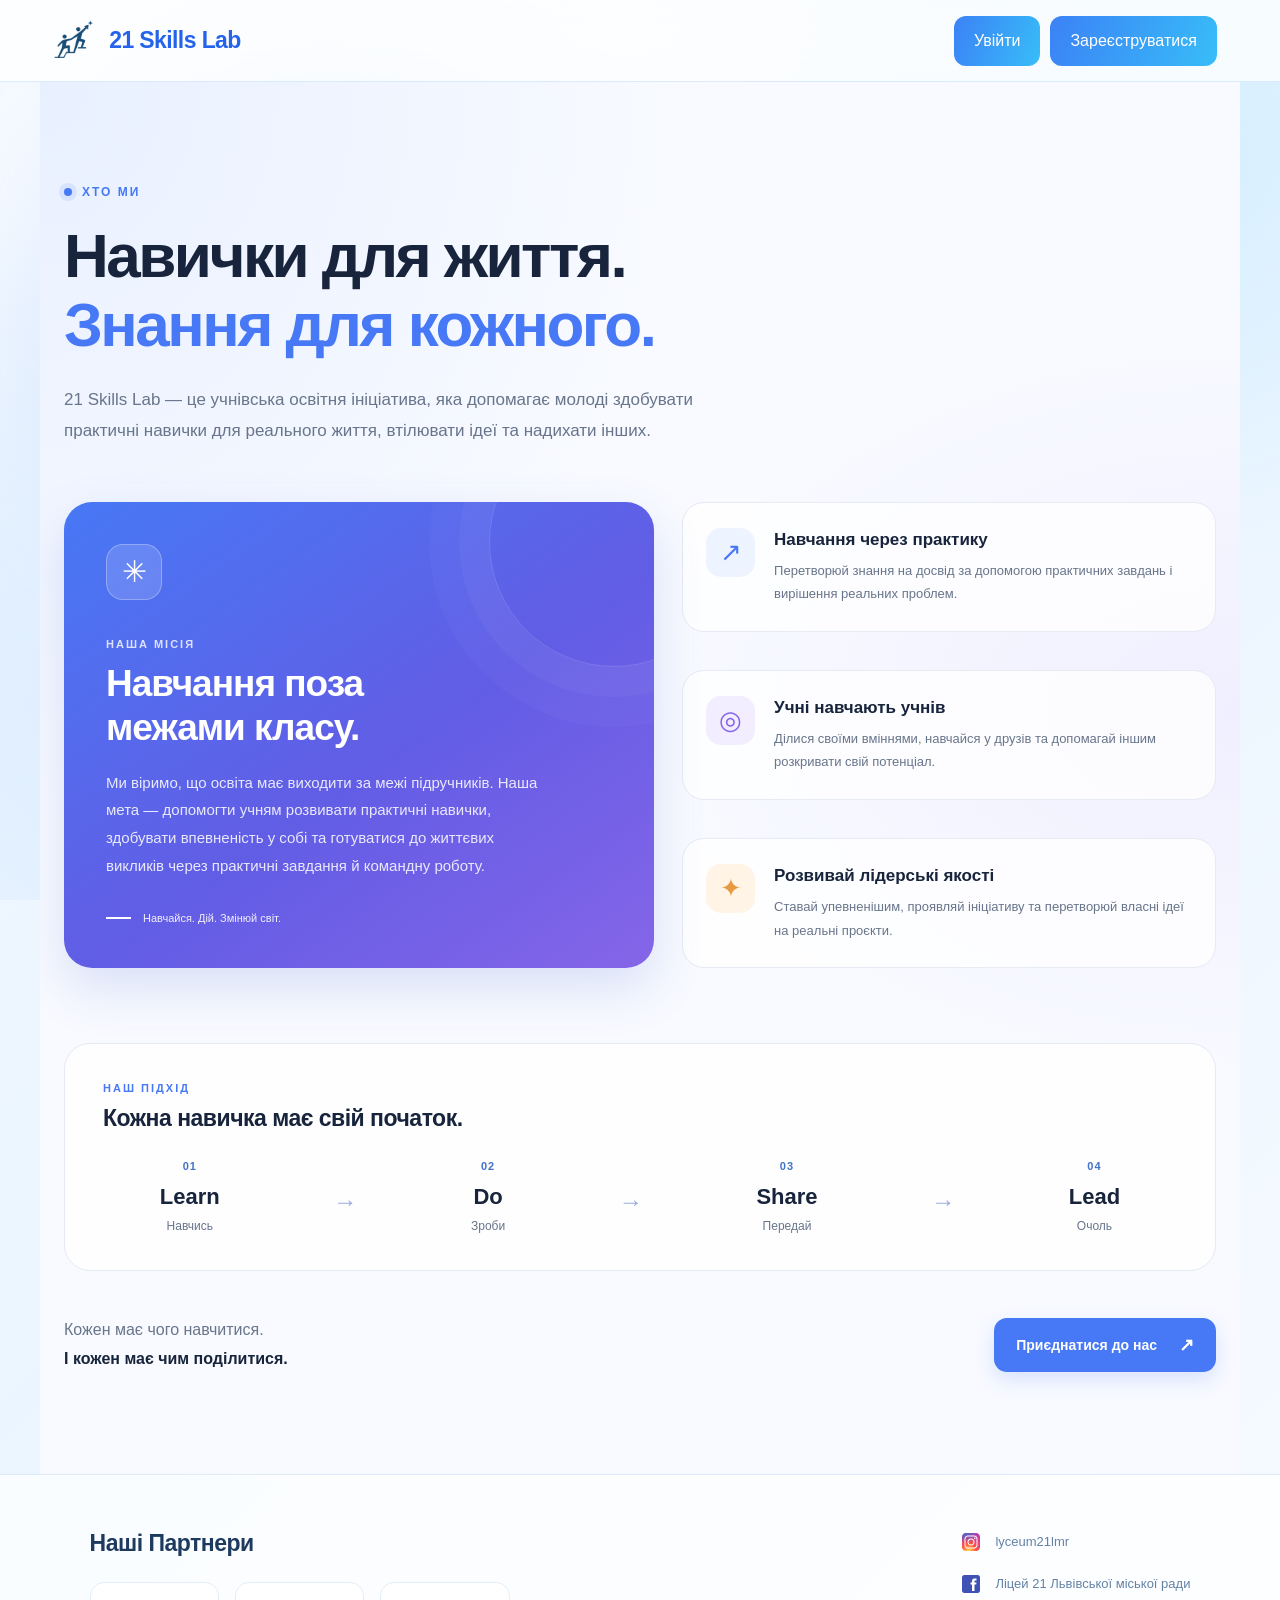
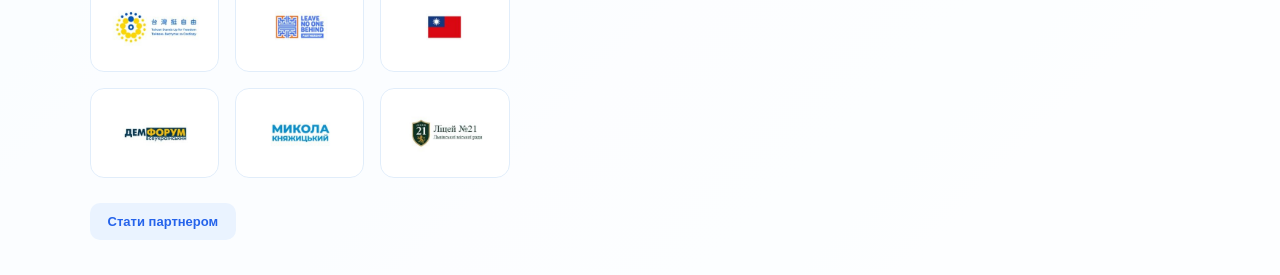
==== commit a8372223: "fifth commit" ====
--- a/aboutUs.html
+++ b/aboutUs.html
@@ -11,7 +11,7 @@
 <body>
     <header>
         <a class="iconBox" href="./index.html">
-            <img src="/resources/logo.png" alt="Logo">
+            <img src="./resources/logo.png" alt="Logo">
             21 Skills Lab
         </a>
         <div class="authBtnsCont">
@@ -152,7 +152,7 @@
                         <strong>І кожен має чим поділитися.</strong>
                     </p>
 
-                    <a href="/register.html" class="about-join-btn">
+                    <a href="./register.html" class="about-join-btn">
                         Приєднатися до нас <span>↗</span>
                     </a>
                 </div>
@@ -166,30 +166,30 @@
             <h2>Наші Партнери</h2>
             <div class="sponsors">
                 <div class="sponsor">
-                    <img src="/resources/sponsor1.png" alt="Sponsor 1">
+                    <img src="./resources/sponsor1.png" alt="Sponsor 1">
                 </div>
                 <div class="sponsor">
-                    <img src="/resources/sponsor2.png" alt="Sponsor 2">
+                    <img src="./resources/sponsor2.png" alt="Sponsor 2">
                 </div>
                 <div class="sponsor">
-                    <img src="/resources/sponsor3.png" alt="Sponsor 3">
+                    <img src="./resources/sponsor3.png" alt="Sponsor 3">
                 </div>
                 <div class="sponsor">
-                    <img src="/resources/sponsor4.png" alt="Sponsor 4">
+                    <img src="./resources/sponsor4.png" alt="Sponsor 4">
                 </div>
                 <div class="sponsor">
-                    <img src="/resources/sponsor5.png" alt="Sponsor 5">
+                    <img src="./resources/sponsor5.png" alt="Sponsor 5">
                 </div>
                 <div class="sponsor">
-                    <img src="/resources/sponsor6.png" alt="Sponsor 6">
+                    <img src="./resources/sponsor6.png" alt="Sponsor 6">
                 </div>
             </div>
-            <a href="/sponsors.html" class="become-sponsor">Стати партнером</a>
+            <a href="./sponsors.html" class="become-sponsor">Стати партнером</a>
         </div>
         <div>
-            <a href="#"><img src="/resources/email.png" alt="Email"> info@21skillslab.com</a>
-            <a href="#"><img src="/resources/instagram.png" alt="Instagram"></a>
-            <a href="#"><img src="/resources/facebook.png" alt="Facebook"></a>
+            <!-- <a href="#"><img src="./resources/email.png" alt="Email"> info@21skillslab.com</a> -->
+            <a href="https://www.instagram.com/lyceum21lmr/"><img src="./resources/instagram.png" alt="Instagram">lyceum21lmr</a>
+            <a href="https://www.facebook.com/p/%D0%9B%D1%96%D1%86%D0%B5%D0%B9-21-%D0%9B%D1%8C%D0%B2%D1%96%D0%B2%D1%81%D1%8C%D0%BA%D0%BE%D1%97-%D0%BC%D1%96%D1%81%D1%8C%D0%BA%D0%BE%D1%97-%D1%80%D0%B0%D0%B4%D0%B8-61592054644302/"><img src="./resources/facebook.png" alt="Facebook">Ліцей 21 Львівської міської ради </a>
         </div>
     </footer>
 </body>
--- a/css/main.css
+++ b/css/main.css
@@ -142,6 +142,35 @@
 }
 
 /* For future header navigation */
+.navBtns{
+    display: flex;
+    flex-wrap: wrap;
+    flex-direction: row;
+    justify-content: space-between;
+    align-items: center;
+    height: 100%;
+    padding: 0 12px;
+    gap: 20px;
+}
+
+.reportButton{
+    display: flex;
+    align-items: center;
+    gap: 12px;
+    background: linear-gradient(130deg, #ecf3ff, #b4e6fb);
+    color: #0c4a9e;
+    text-decoration: none;
+    padding: 16px 20px;
+    border-radius: 12px;
+    transition: 0.3s all;
+}
+
+.reportButton:hover{
+    background: linear-gradient(130deg, #e7f0ff, #78d6ff);
+    transform: translateY(-3px);
+    box-shadow: 0px 2px 12px #9edaff;
+}
+
 .vhangingButton {
     display: flex;
     align-items: center;
